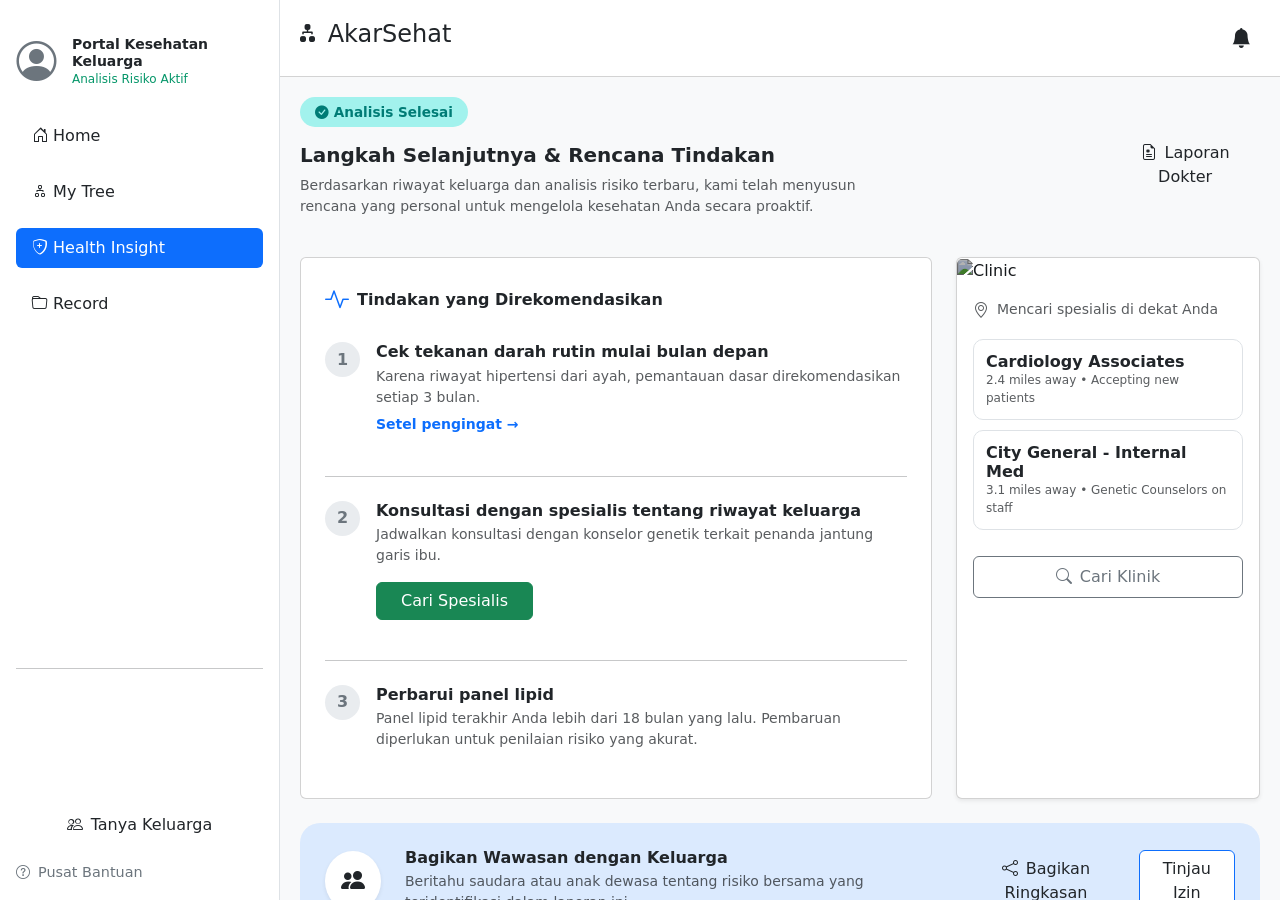
==== healt-insight.html @ 0932c3fb "first commit" ====
<!DOCTYPE html>
<html lang="en">

<head>
  <meta charset="UTF-8">
  <meta name="viewport" content="width=device-width, initial-scale=1.0 user-scalable=1">
  <meta http-equiv="X-UA-Compatible" content="ie=edge">
  <title>AkarSehat</title>
  <link rel="stylesheet" href="style.css">
  <link href="https://cdn.jsdelivr.net/npm/bootstrap@5.3.0/dist/css/bootstrap.min.css" rel="stylesheet">
  <link rel="stylesheet" href="https://cdn.jsdelivr.net/npm/bootstrap-icons@1.13.1/font/bootstrap-icons.min.css">
</head>

<body class="d-flex flex-column flex-md-row vh-100 overflow-hidden">

  <div class="d-flex d-md-none justify-content-between align-items-center p-3 bg-white border-bottom shadow-sm">
    <a class="navbar-brand fw-bold text-dark text-decoration-none" href="#"><i class="bi bi-diagram-2-fill"></i>  AkarSehat</a>
    <button class="btn btn-light border" type="button" data-bs-toggle="offcanvas" data-bs-target="#sidebarMenu"
      aria-controls="sidebarMenu">
      <i class="bi bi-list fs-4"></i>
    </button>
  </div>

  <aside class="offcanvas-md offcanvas-start border-end bg-white" tabindex="-1" id="sidebarMenu"
    aria-labelledby="sidebarMenuLabel" style="width: 280px;">
    
    <div class="offcanvas-header border-bottom d-md-none">
      <h5 class="offcanvas-title fw-bold" id="sidebarMenuLabel"><i class="bi bi-diagram-2-fill"></i>  AkarSehat</h5>
      <button type="button" class="btn-close d-md-none" data-bs-dismiss="offcanvas" data-bs-target="#sidebarMenu"
        aria-label="Close"></button>
    </div>

    <div class="offcanvas-body d-flex flex-column p-3 h-100">

      <div class="d-flex align-items-center mb-4 mt-md-3">
        <i class="bi bi-person-circle text-secondary me-3" style="font-size: 40px;"></i>
        <div>
          <h5 class="text-dark mb-0 fw-bold" style="font-size: 14px;">Portal Kesehatan<br>Keluarga</h5>
          <p class="mb-0 fw-medium" style="font-size: 12px; color: #059669;">Analisis Risiko Aktif</p>
        </div>
      </div>

      <ul class="nav nav-pills flex-column mb-auto">
        <li class="nav-item mb-3">
          <a href="dashboard.html" class="nav-link text-dark"><i class="bi bi-house-door"></i>  Home</a>
        </li>
        <li class="nav-item mb-3">
          <a href="my-tree.html" class="nav-link text-dark"><i class="bi bi-diagram-2"></i>  My Tree</a>
        </li>
        <li class="nav-item mb-3">
          <a href="#" class="nav-link text-white active" aria-current="page"><i class="bi bi-shield-plus"></i>  Health Insight</a>
        </li>
        <li class="nav-item mb-3">
          <a href="record.html" class="nav-link text-dark"><i class="bi bi-folder"></i>  Record</a>
        </li>
      </ul>
      <br><br><br><br><br><br><br><br>
      <hr>

      <div class="mt-auto">
        <button class="btn btn-outline-custom w-100 mb-3 py-2 d-flex align-items-center justify-content-center gap-2">
          <i class="bi bi-people"></i> Tanya Keluarga
        </button>
        <a href="#" class="text-secondary text-decoration-none d-flex align-items-center gap-2"
          style="font-size: 0.9rem;">
          <i class="bi bi-question-circle"></i> Pusat Bantuan
        </a>
      </div>

    </div>
  </aside>

  <main class="flex-grow-1 bg-light overflow-auto d-flex flex-column">
    <header class="bg-white d-none d-md-flex justify-content-between align-items-center p-3"
      style="border-bottom: solid 1px lightgray;">
      <h4 class="topbar-title"><i class="bi bi-diagram-2-fill"></i> AkarSehat</h4>
      <div class="d-flex gap-3 text-primary">
        <button class="btn" type="button" data-bs-toggle="offcanvas" data-bs-target="#offcanvasRight"
          aria-controls="offcanvasRight"><i class="bi bi-bell-fill fs-5" ></i></button>

        <div class="offcanvas offcanvas-end" tabindex="-1" id="offcanvasRight" aria-labelledby="offcanvasRightLabel">
          <div class="offcanvas-header">
            <h5 class="offcanvas-title" id="offcanvasRightLabel">Notifikasi</h5>
            <button type="button" class="btn-close" data-bs-dismiss="offcanvas" aria-label="Close"></button>
          </div>
          <div class="offcanvas-body">
            <div class="d-flex align-items-start gap-3 p-3 border-bottom">
              <div class="bg-danger bg-opacity-10 text-danger rounded-circle d-flex align-items-center justify-content-center flex-shrink-0" style="width:42px; height:42px;">
                <i class="bi bi-exclamation-triangle"></i>
              </div>
              <div>
                <p class="fw-semibold mb-0 small">Pola risiko baru terdeteksi!</p>
                <small class="text-muted">Analisis terbaru menunjukkan risiko tinggi pada garis keturunan Ibu.</small><br>
                <small class="text-muted fst-italic">Baru saja</small>
              </div>
            </div>
      
          
            <div class="d-flex align-items-start gap-3 p-3 border-bottom">
              <div class="bg-success bg-opacity-10 text-success rounded-circle d-flex align-items-center justify-content-center flex-shrink-0" style="width:42px; height:42px;">
                <i class="bi bi-person-check"></i>
              </div>
              <div>
                <p class="fw-semibold mb-0 small">Data keluarga berhasil diperbarui!</p>
                <small class="text-muted">Riwayat kesehatan Kakek (sisi Ibu) telah ditambahkan.</small><br>
                <small class="text-muted fst-italic">2 jam lalu</small>
              </div>
            </div>
      
            
            <div class="d-flex align-items-start gap-3 p-3 border-bottom">
              <div class="bg-warning bg-opacity-10 text-warning rounded-circle d-flex align-items-center justify-content-center flex-shrink-0" style="width:42px; height:42px;">
                <i class="bi bi-shield-exclamation"></i>
              </div>
              <div>
                <p class="fw-semibold mb-0 small">Perlu tindakan pencegahan</p>
                <small class="text-muted">Disarankan untuk melakukan pemeriksaan kardiovaskular dini.</small><br>
                <small class="text-muted fst-italic">1 hari lalu</small>
              </div>
            </div>
      
           
            <div class="d-flex align-items-start gap-3 p-3">
              <div class="bg-primary bg-opacity-10 text-primary rounded-circle d-flex align-items-center justify-content-center flex-shrink-0" style="width:42px; height:42px;">
                <i class="bi bi-calendar-check"></i>
              </div>
              <div>
                <p class="fw-semibold mb-0 small">Pengingat: Jadwal Konsultasi Dokter</p>
                <small class="text-muted">Jadwal penilaian klinis Anda besok pukul 09:00 WIB.</small><br>
                <small class="text-muted fst-italic">2 hari lalu</small>
              </div>
            </div>
          </div>
        </div>
      </div>
    </header>

    <div class="main-container">
      <div class="d-flex justify-content-between align-items-center mb-4">
          <div>
              <span class="badge-status mb-3 d-inline-block">
                  <i class="bi bi-check-circle-fill"></i> Analisis Selesai
              </span>
              <h5 class="fw-bold">Langkah Selanjutnya & Rencana Tindakan</h5>
              <p class="text-muted small w-75">Berdasarkan riwayat keluarga dan analisis risiko terbaru, kami telah menyusun rencana yang personal untuk mengelola kesehatan Anda secara proaktif.</p>
          </div>
          <div class="align-content-center justify-content-center align-items-start">
            <button class="btn btn-navy py-2 px-4">
              <i class="bi bi-file-earmark-medical me-2"></i>Laporan Dokter
          </button>
          </div>
          
      </div>
  
      <div class="row g-4">
          <div class="col-md-8">
              <div class="card action-card p-4 h-100">
                  <div class="d-flex align-items-center mb-4">
                      <div class="text-primary me-2"><i class="bi bi-activity fs-4"></i></div>
                      <span class="fw-semibold">Tindakan yang Direkomendasikan</span>
                  </div>
  
                  <div class="d-flex mb-4">
                      <div class="me-3">
                          <div class="number-circle">1</div>
                      </div>
                      <div>
                          <h6 class="fw-bold mb-1">Cek tekanan darah rutin mulai bulan depan</h6>
                          <p class="text-muted small mb-1">Karena riwayat hipertensi dari ayah, pemantauan dasar direkomendasikan setiap 3 bulan.</p>
                          <a href="#" class="text-decoration-none small fw-bold">Setel pengingat &rarr;</a>
                      </div>
                  </div>
  
                  <hr class="opacity-10 mb-4">
  
                  <div class="d-flex mb-4">
                      <div class="me-3">
                          <div class="number-circle">2</div>
                      </div>
                      <div class="w-100">
                          <h6 class="fw-bold mb-1">Konsultasi dengan spesialis tentang riwayat keluarga</h6>
                          <p class="text-muted small mb-3">Jadwalkan konsultasi dengan konselor genetik terkait penanda jantung garis ibu.</p>
                          <button class="btn btn-success px-4">
                            <a href="https://www.google.com/maps/search/klinik+terdekat/@-7.4556674,112.4172255,15z/data=!3m1!4b1?entry=ttu&g_ep=EgoyMDI2MDUxMy4wIKXMDSoASAFQAw%3D%3D" target="_blank" rel="noopener noreferrer" style="text-decoration: none; color: inherit;">
                              Cari Spesialis
                            </a>
                          </button>
                      </div>
                  </div>
  
                  <hr class="opacity-10 mb-4">
  
                  <div class="d-flex mb-2">
                      <div class="me-3">
                          <div class="number-circle">3</div>
                      </div>
                      <div>
                          <h6 class="fw-bold mb-1">Perbarui panel lipid</h6>
                          <p class="text-muted small">Panel lipid terakhir Anda lebih dari 18 bulan yang lalu. Pembaruan diperlukan untuk penilaian risiko yang akurat.</p>
                      </div>
                  </div>
              </div>
          </div>
  
          <div class="col-md-4">
              <div class="card sidebar-card shadow-sm h-100">
                  <div class="position-relative">
                      <img src="https://images.unsplash.com/photo-1519494026892-80bbd2d6fd0d?auto=format&fit=crop&q=80&w=400" class="card-img-top" alt="Clinic" style="height: 150px; object-fit: cover; filter: brightness(0.7);">
                      <div class="position-absolute bottom-0 start-0 p-3 text-white">
                          <h6 class="mb-0 fw-bold">Jaringan Perawatan Lokal</h6>
                      </div>
                  </div>
                  <div class="card-body">
                      <div class="d-flex align-items-start mb-3">
                          <i class="bi bi-geo-alt me-2 text-muted"></i>
                          <p class="small text-muted mb-0">Mencari spesialis di dekat Anda</p>
                      </div>
  
                      <div class="clinic-item">
                          <h6 class="mb-0 fw-bold">Cardiology Associates</h6>
                          <p class="mb-0 text-muted smaller" style="font-size: 0.75rem;">2.4 miles away • Accepting new patients</p>
                      </div>
  
                      <div class="clinic-item">
                          <h6 class="mb-0 fw-bold">City General - Internal Med</h6>
                          <p class="mb-0 text-muted smaller" style="font-size: 0.75rem;">3.1 miles away • Genetic Counselors on staff</p>
                      </div>
  
                      <button class="btn btn-outline-secondary w-100 mt-3 py-2 small">
                        <a href="https://www.google.com/maps/search/klinik+terdekat/@-7.4556674,112.4172255,15z/data=!3m1!4b1?entry=ttu&g_ep=EgoyMDI2MDUxMy4wIKXMDSoASAFQAw%3D%3D" target="_blank" rel="noopener noreferrer" style="text-decoration: none; color: inherit;">
                          <i class="bi bi-search me-2"></i>Cari Klinik
                        </a>
                      </button>
                  </div>
              </div>
          </div>
  
          <div class="col-12">
              <div class="share-banner d-flex align-items-center justify-content-between">
                  <div class="d-flex align-items-center">
                      <div class="bg-white rounded-circle p-3 me-4 d-flex align-items-center justify-content-center shadow-sm" style="width: 60px; height: 60px;">
                          <i class="bi bi-people-fill fs-4 text-navy"></i>
                      </div>
                      <div>
                          <h6 class="fw-bold mb-1">Bagikan Wawasan dengan Keluarga</h6>
                          <p class="text-muted small mb-0">Beritahu saudara atau anak dewasa tentang risiko bersama yang teridentifikasi dalam laporan ini.</p>
                      </div>
                  </div>
                  <div class="d-flex gap-2">
                      <button class="btn btn-navy px-3"><i class="bi bi-share me-2"></i>Bagikan Ringkasan</button>
                      <button class="btn btn-outline-primary px-3 bg-white border-opacity-10 text-dark">Tinjau Izin</button>
                  </div>
              </div>
          </div>
      </div>
  </div>
    <footer class="mt-5 py-3 bg-white border-top">
      <div class="container-fluid text-center">
        <p class="mb-1 text-secondary small fw-semibold">&copy; 2026 AkarSehat - Portal Kesehatan Keluarga</p>
        <p class="mb-0 text-muted" style="font-size: 11px;">
          <i class="bi bi-shield-check text-success"></i> Data yang ditampilkan berdasarkan analisis pola keluarga. Harap konsultasikan dengan profesional medis untuk diagnosis pasti.
        </p>
      </div>
    </footer>
  </main>

  <script src="https://cdn.jsdelivr.net/npm/bootstrap@5.3.2/dist/js/bootstrap.bundle.min.js"></script>
</body>

</html>
---- style.css ----
:root {
  --login-text: #001B3C;
  --text-title: #1B1C1C;
  --text-desc: #424750;
  --orange-risk: #f97316;
  --blue-main: #0a3d62;
  --gray-bg: #f8fafc;
}

*,
html,
body {
  margin: 0;
  padding: 0;
  box-sizing: border-box;
}

.bg-login {
  background: #A7C8FF;
  background: linear-gradient(130deg, rgba(167, 200, 255, 1) 0%, rgba(234, 232, 231, 1) 50%, rgba(145, 240, 236, 1) 100%);
  min-height: 100vh;
  font-family: -apple-system, BlinkMacSystemFont, "Segoe UI", Roboto, "Helvetica Neue", Arial, sans-serif;
}

.padd {
  padding: 2rem 5rem;
}

.padd-2 {
  padding: 1rem 2rem;
}

.login-text {
  color: var(--login-text);
}

.icon-circle {
  width: 48px;
  height: 48px;
  background-color: #e9ecef;
  color: #495057;
  border-radius: 50%;
  display: flex;
  align-items: center;
  justify-content: center;
  flex-shrink: 0;
  /* Mencegah lingkaran mengecil jika teks panjang */
}

/* Ukuran ikon di dalam lingkaran */
.icon-circle i {
  font-size: 1.25rem;
}

/* Styling teks */
.list-title {
  color: var(--text-title);
  font-weight: 500;
  margin-bottom: 0.2rem;
  font-size: 1.05rem;
}

.list-description {
  color: var(--text-desc);
  font-size: 0.95rem;
  line-height: 1.5;
}

/* ===================== Dashboard Section ===================== */

.tree-container {
  padding: 50px 0;
  display: flex;
  flex-direction: column;
  align-items: center;
  gap: 40px;
}

.tree-row {
  display: flex;
  justify-content: center;
  align-items: flex-start;
  gap: 20px;
  flex-wrap: wrap;
}

/* Styling Kartu Anggota */
.member-card {
  text-align: center;
  width: 120px;
}

.icon-box {
  width: 70px;
  height: 70px;
  background-color: #fff;
  border: 1.5px solid #dee2e6;
  border-radius: 15px;
  display: flex;
  align-items: center;
  justify-content: center;
  margin: 0 auto 10px;
  font-size: 24px;
  color: #6c757d;
  position: relative;
}

.icon-box.female {
  border-radius: 50%;
}

/* Styling Highlight Sisi Ibu */
.maternal-highlight {
  background-color: #fffaf2;
  border: 1px dashed #ffd8a8;
  border-radius: 20px;
  padding: 20px;
  position: relative;
  display: flex;
  gap: 20px;
}

.maternal-label {
  position: absolute;
  top: -15px;
  right: 20px;
  background-color: #ffead1;
  color: #854d0e;
  padding: 2px 12px;
  border-radius: 20px;
  font-size: 11px;
  font-weight: 600;
  border: 1px solid #ffcc91;
}

.highlight-orange {
  border-color: #fd7e14 !important;
}

.dot-notification {
  position: absolute;
  top: 2px;
  right: 2px;
  width: 12px;
  height: 12px;
  background-color: #fd7e14;
  border-radius: 50%;
  border: 2px solid white;
}

/* Profil Utama (You) */
.user-profile {
  width: 85px;
  height: 85px;
  border-radius: 50%;
  border: 3px solid #cbd5e1;
  padding: 3px;
  margin-bottom: 8px;
}

.user-profile img {
  width: 100%;
  height: 100%;
  border-radius: 50%;
  object-fit: cover;
}

.label-text {
  font-size: 13px;
  font-weight: 600;
  margin-bottom: 0;
}

.sub-text {
  font-size: 11px;
  color: #6c757d;
}

.monitoring-text {
  color: #0369a1;
  font-weight: 700;
  font-size: 12px;
}

/* Right Panel */
.risk-card {
  border-top: 5px solid #fd7e14;
  border-radius: 12px;
  box-shadow: 0 4px 15px rgba(0, 0, 0, 0.05);
}

.status-badge {
  background-color: #f1f3f5;
  padding: 4px 12px;
  border-radius: 6px;
  font-size: 0.75rem;
  font-weight: bold;
}

.age-badge {
  background-color: #e9ecef;
  color: #495057;
  font-size: 0.7rem;
  padding: 2px 8px;
  border-radius: 4px;
}

.info-box-blue {
  background-color: #f0f4ff;
  border: 1px solid #dbe4ff;
  border-radius: 12px;
  padding: 1.25rem;
  font-size: 0.8rem;
  color: #444;
}

/* ===================== Tree Section ===================== */

.node-placeholder {
  width: 70px;
  height: 70px;
  border-radius: 50%;
  border: 1.5px dashed #a8b2bc;
  background-color: #eef1f5;
  display: flex;
  align-items: center;
  justify-content: center;
  font-size: 1.5rem;
  color: #6c757d;
  transition: all 0.2s ease-in-out;
}

.node-placeholder:hover {
  background-color: #e2e6ea;
  border-color: #8a96a3;
}

/* Styling untuk Kartu Label (Nama/Status) */
.node-label {
  background: #ffffff;
  border: 1px solid #f0f0f0;
  border-radius: 8px;
  padding: 6px 16px;
  font-size: 0.8rem;
  color: #495057;
  box-shadow: 0 2px 6px rgba(0, 0, 0, 0.03);
}

/* Styling untuk Avatar Utama */
.node-avatar {
  width: 80px;
  height: 80px;
  border-radius: 50%;
  object-fit: cover;
  box-shadow: 0 4px 10px rgba(0, 0, 0, 0.15);
}

/* Badge Edit warna Teal */
.edit-badge {
  position: absolute;
  bottom: 0;
  right: 0;
  background-color: #00796b;
  color: white;
  border-radius: 50%;
  width: 24px;
  height: 24px;
  display: flex;
  align-items: center;
  justify-content: center;
  font-size: 0.65rem;
  border: 2px solid #ffffff;
  cursor: pointer;
}

/* Titik penghubung di tengah */
.connector-dot {
  width: 20px;
  height: 20px;
  background-color: #cbd3da;
  border-radius: 50%;
}

/* Utility Colors */
.text-dark-blue {
  color: #0a2540;
}

.bg-dark-blue {
  background-color: #0a2540;
  color: white;
}

.bg-teal-dark {
  background-color: #00665e;
  color: white;
}

.bg-teal-light {
  background-color: #7ce2d3;
  color: #0a2540;
  border: 1px solid #7ce2d3;
}

.bg-light-blue {
  background-color: #e2eafc;
}

.text-light-blue-dark {
  color: #2b5292;
}

/* Card Styling */
.custom-card {
  background: #ffffff;
  border: 1px solid #eaeaea;
  border-radius: 12px;
  box-shadow: 0 2px 8px rgba(0, 0, 0, 0.02);
  padding: 1.5rem;
}

/* Avatar */
.avatar-lg {
  width: 90px;
  height: 90px;
  border-radius: 50%;
  display: flex;
  align-items: center;
  justify-content: center;
  font-size: 2rem;
  font-weight: 600;
  position: relative;
  margin: 0 auto;
}

.avatar-badge {
  position: absolute;
  bottom: 0;
  right: 5px;
  width: 20px;
  height: 20px;
  background-color: #0a2540;
  border: 2px solid white;
  border-radius: 50%;
}

/* Tanya Keluarga Button */
.btn-tanya {
  width: 100%;
  border-radius: 8px;
  padding: 12px;
  text-align: left;
  transition: 0.2s;
  border: none;
}

.btn-tanya:hover {
  background-color: #00534d;
}

/* Info Alert */
.info-box {
  background-color: #dbe4ff;
  border-radius: 8px;
  padding: 12px 16px;
  font-size: 0.85rem;
  color: #2b4c7e;
  display: flex;
  gap: 10px;
  align-items: flex-start;
}

/* Condition Pills */
.condition-pill {
  display: inline-flex;
  align-items: center;
  gap: 6px;
  padding: 6px 16px;
  border-radius: 20px;
  font-size: 0.85rem;
  cursor: pointer;
  margin-right: 8px;
  margin-bottom: 10px;
  transition: 0.2s;
}

.condition-pill.active {
  background-color: #7ce2d3;
  border: 1px solid #7ce2d3;
  color: #113;
}

.condition-pill.inactive {
  background-color: #ffffff;
  border: 1px solid #d1d5db;
  color: #4b5563;
}

.condition-pill.inactive:hover {
  background-color: #f3f4f6;
}

/* Upload Area */
.upload-area {
  border: 2px dashed #cbd5e1;
  border-radius: 12px;
  padding: 3rem 1rem;
  text-align: center;
  background-color: #f8fafc;
  transition: 0.2s;
}

.upload-area:hover {
  background-color: #f1f5f9;
  border-color: #94a3b8;
}

.upload-icon-wrapper {
  width: 50px;
  height: 50px;
  background-color: #e2eafc;
  color: #1e3a8a;
  border-radius: 50%;
  display: flex;
  align-items: center;
  justify-content: center;
  font-size: 1.5rem;
  margin: 0 auto 15px auto;
}

/* AI Badge */
.ai-badge {
  background-color: #e2e8f0;
  color: #475569;
  font-size: 0.75rem;
  padding: 4px 12px;
  border-radius: 20px;
  display: inline-flex;
  align-items: center;
  gap: 6px;
  margin-top: 15px;
}

/* Add Input */
.add-condition-input {
  border: none;
  outline: none;
  font-size: 0.9rem;
  color: #64748b;
  background: transparent;
  width: 100%;
}

.add-condition-wrapper {
  display: flex;
  align-items: center;
  gap: 8px;
  color: #94a3b8;
  margin-top: 10px;
  padding-top: 15px;
  border-top: 1px dashed #e2e8f0;
}

/* ===================== Health Insight Section ===================== */

.main-container {
  max-width: 1000px;
  margin: 0 auto;
  padding: 20px;
}
.badge-status {
  background-color: #a2f2ed;
  color: #007c76;
  font-weight: 600;
  border-radius: 20px;
  padding: 5px 15px;
  font-size: 0.85rem;
}
.btn-navy {
  background-color: #003366;
  color: white;
  border-radius: 8px;
}
.btn-navy:hover {
  background-color: #002244;
  color: white;
}
.action-card {
  border: none;
  border-radius: 20px;
  background-color: #f4f9ff;
}
.number-circle {
  width: 35px;
  height: 35px;
  background-color: #e9ecef;
  border-radius: 50%;
  display: flex;
  align-items: center;
  justify-content: center;
  font-weight: bold;
  color: #6c757d;
}
.sidebar-card {
  border-radius: 15px;
  border: 1px solid #eee;
  overflow: hidden;
}
.clinic-item {
  border: 1px solid #dee2e6;
  border-radius: 10px;
  padding: 12px;
  margin-bottom: 10px;
  font-size: 0.9rem;
}
.share-banner {
  background-color: #dbeafe;
  border-radius: 20px;
  padding: 25px;
}

/* ===================== Records Section ===================== */

.btn-outline-custom {
  border: 1px solid #dee2e6;
  background: white;
  color: #333;
  border-radius: 10px;
  font-size: 0.85rem;
  padding: 8px 20px;
}
.btn-navy {
  background-color: #003366;
  color: white;
  border-radius: 8px;
  font-size: 0.85rem;
  padding: 8px 20px;
}
/* Donut Chart CSS */
.donut-container {
  position: relative;
  width: 180px;
  height: 180px;
}
.donut-chart {
  width: 100%;
  height: 100%;
  border-radius: 50%;
  /* 65% represented in conic-gradient */
  background: conic-gradient(#c41e1e 0% 65%, #dee2e6 65% 100%);
  display: flex;
  align-items: center;
  justify-content: center;
}
.donut-inner {
  width: 80%;
  height: 80%;
  background: white;
  border-radius: 50%;
  display: flex;
  flex-direction: column;
  align-items: center;
  justify-content: center;
  text-align: center;
}
.donut-number {
  font-size: 1.8rem;
  font-weight: 700;
  color: #c41e1e;
  line-height: 1;
}
.donut-label {
  font-size: 0.65rem;
  color: #6c757d;
  letter-spacing: 1px;
  text-transform: uppercase;
}
/* Risk Cards */
.risk-main-card {
  border: none;
  border-radius: 20px;
  background: linear-gradient(135deg, #ffffff 0%, #fff5f5 100%);
  border: 1px solid rgba(0,0,0,0.05);
}
.badge-concern {
  background-color: #ffe5e5;
  color: #c41e1e;
  font-size: 0.7rem;
  font-weight: 600;
  padding: 4px 12px;
  border-radius: 6px;
}
.parent-risk-box {
  background: rgba(255, 255, 255, 0.6);
  border: 1px solid #f1f1f1;
  border-radius: 12px;
  padding: 15px;
}
/* Key Findings Sidebar */
.findings-card {
  border: none;
  border-radius: 20px;
  box-shadow: 0 4px 15px rgba(0,0,0,0.02);
}
.icon-circle {
  width: 32px;
  height: 32px;
  border-radius: 50%;
  display: flex;
  align-items: center;
  justify-content: center;
  font-size: 0.9rem;
  flex-shrink: 0;
}
.bg-soft-red { background-color: #fff0f0; color: #c41e1e; }
.bg-soft-teal { background-color: #e0f9f7; color: #00bfa5; }
.bg-soft-gray { background-color: #f0f0f0; color: #6c757d; }

@media (max-width: 425px) {
  main header {
    display: none;
  }
}
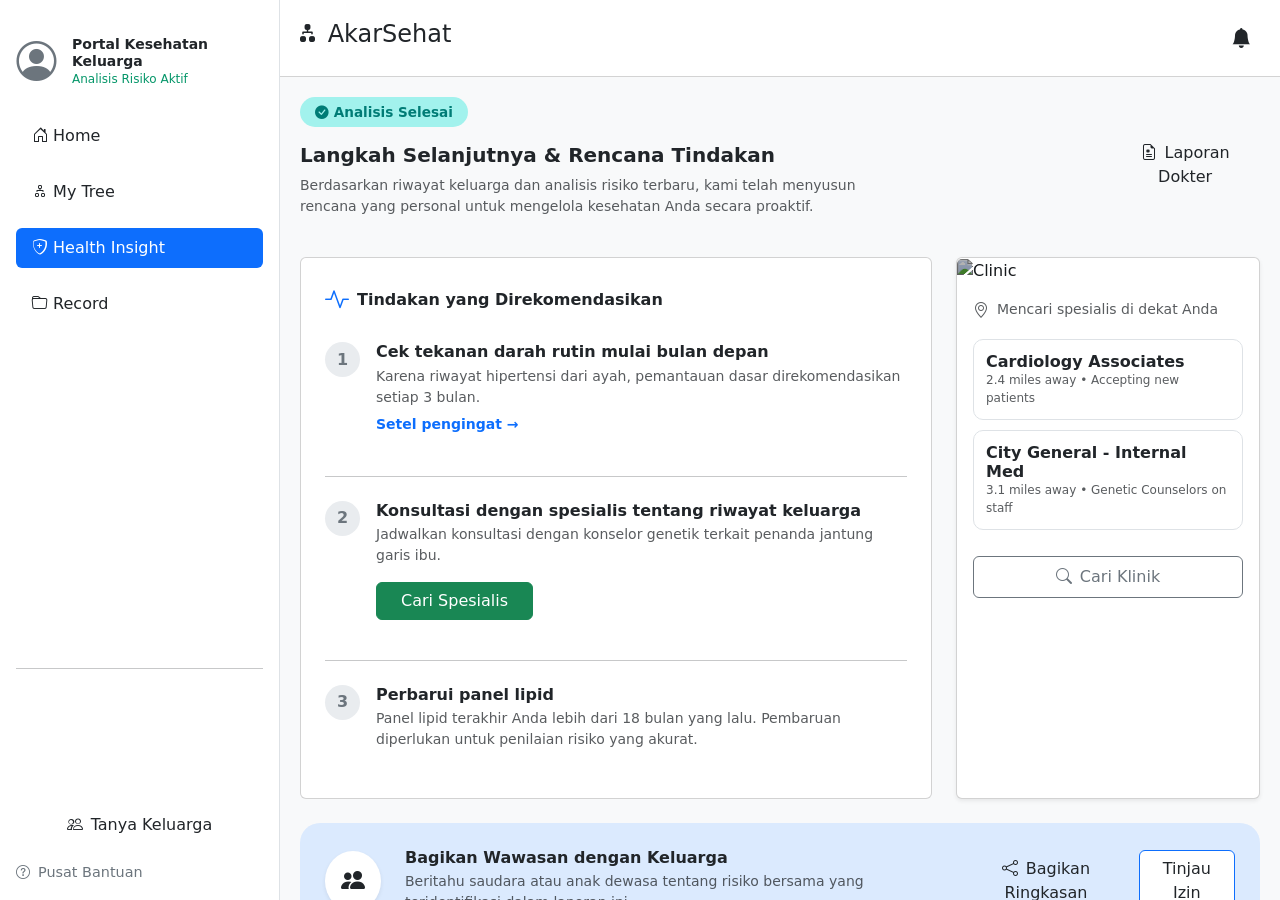
==== commit 2c1163ca: "Nambah JS" ====
--- a/healt-insight.html
+++ b/healt-insight.html
@@ -265,6 +265,7 @@
   </main>
 
   <script src="https://cdn.jsdelivr.net/npm/bootstrap@5.3.2/dist/js/bootstrap.bundle.min.js"></script>
+  <script src="main.js"></script>
 </body>
 
 </html>
--- a/style.css
+++ b/style.css
@@ -3,8 +3,6 @@
   --text-title: #1B1C1C;
   --text-desc: #424750;
   --orange-risk: #f97316;
-  --blue-main: #0a3d62;
-  --gray-bg: #f8fafc;
 }
 
 *,
